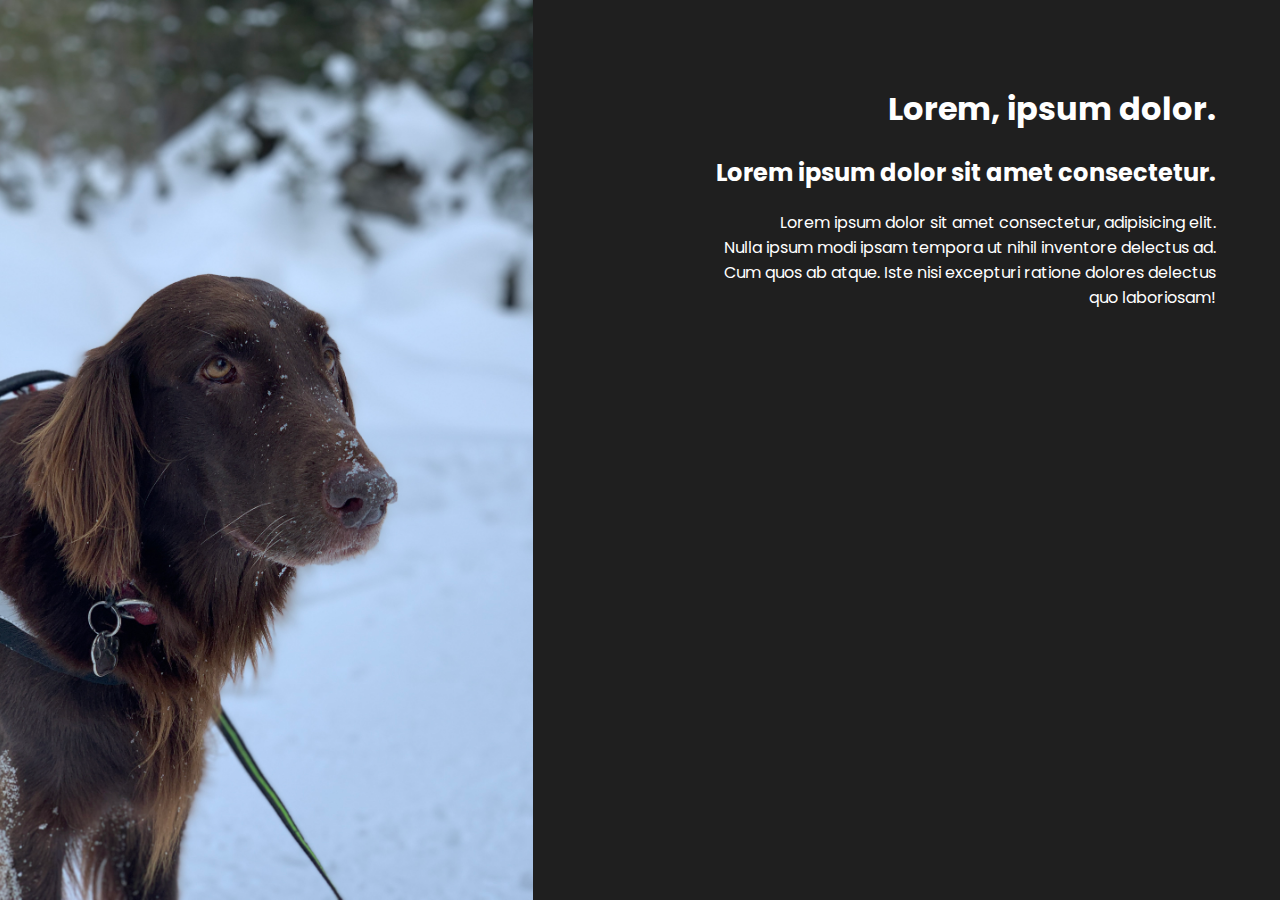
==== inc/img/img1.html @ 651a9d45 "Add img1.html" ====
<!DOCTYPE html>
<html lang="en">
<head>
    <meta charset="UTF-8">
    <meta name="viewport" content="width=device-width, initial-scale=1.0">
    <link rel="stylesheet" href="../css/main.css">
    <link rel="stylesheet" media="screen and (max-width: 999px)" href="../css/responsive/imageResponsive.css">
    <title>Image1</title>
</head>
<body>
    <div class="container-imagepage">
        <div class="MainImage"></div>
        <div class="Text">
            <h1>Lorem, ipsum dolor.</h1>
            <h2>Lorem ipsum dolor sit amet consectetur.</h2>
            <p>Lorem ipsum dolor sit amet consectetur, adipisicing elit.<br> Nulla ipsum modi ipsam tempora ut nihil inventore delectus ad.<br> Cum quos ab atque. Iste nisi excepturi ratione dolores delectus quo laboriosam!</p>
        </div>
    </div>
</body>
</html>
---- inc/css/main.css ----
@import url("https://fonts.googleapis.com/css2?family=Poppins&display=swap");
body {
  margin: 0;
  padding: 0;
  background: #1f1f1f;
}

.container-main {
  display: -webkit-box;
  display: -ms-flexbox;
  display: flex;
  -webkit-box-pack: center;
      -ms-flex-pack: center;
          justify-content: center;
  -webkit-box-align: center;
      -ms-flex-align: center;
          align-items: center;
  height: 100vh;
}

.container-main .child {
  width: 300px;
  height: 300px;
  -webkit-transition: 500ms ease-in-out;
  transition: 500ms ease-in-out;
  -webkit-transition-property: width height border-radius box-shadow background-size;
  transition-property: width height border-radius box-shadow background-size;
  border-radius: 0%;
  opacity: 60%;
}

.container-main .child:hover {
  width: 500px;
  height: 100vh;
  opacity: 100%;
  cursor: pointer;
}

.container-main .one {
  background: url("../img/img/img1.jpg");
  background-size: cover;
  background-position: center;
}

.container-main .two {
  background: url("../img/img/img2.jpg");
  background-size: cover;
  background-position: center;
}

.container-main .three {
  background: url("../img/img/img3.jpg");
  background-size: cover;
  background-position: center;
}

.container-main .four {
  background: url("../img/img/img4.jpg");
  background-size: cover;
  background-position: center;
}

.container-main .five {
  background: url("../img/img/img5.jpg");
  background-size: cover;
  background-position: center;
}

.container-main .six {
  background: url("../img/img/img6.jpg");
  background-size: cover;
  background-position: center;
}

.container-main a {
  text-decoration: none;
  overflow: hidden;
}

.container-imagepage {
  display: -webkit-box;
  display: -ms-flexbox;
  display: flex;
  -webkit-box-pack: right;
      -ms-flex-pack: right;
          justify-content: right;
  height: 100vh;
}

.container-imagepage .MainImage {
  background: url("../img/img/img1.jpg") no-repeat;
  background-size: cover;
  background-position: center;
  width: 50%;
  margin: 0 100px 0 0;
}

.container-imagepage .Text {
  color: white;
  font-family: 'Poppins';
  text-align: right;
  margin: 5%;
}
/*# sourceMappingURL=main.css.map */
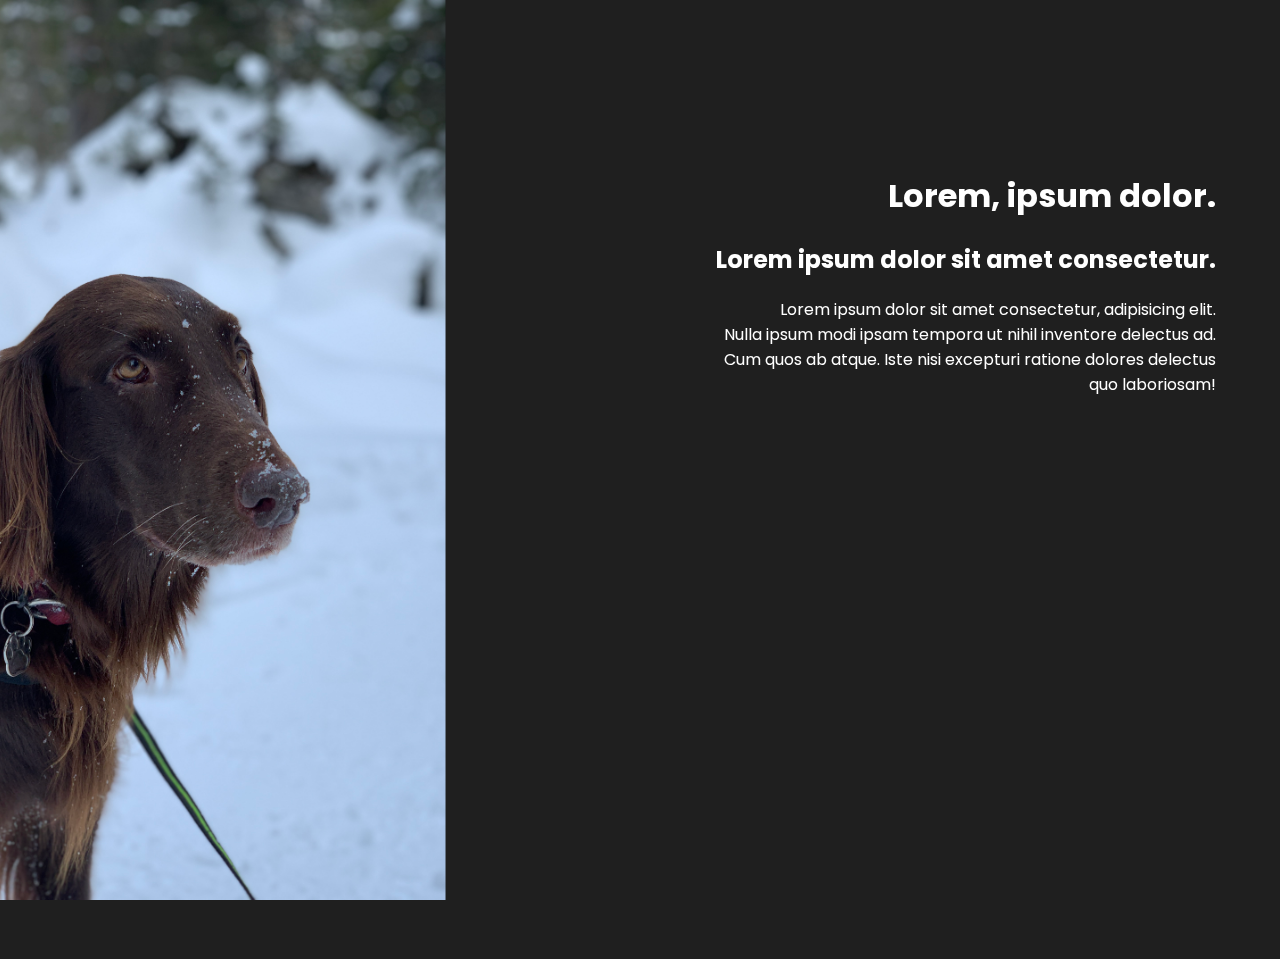
==== commit 2264aa01: "🪄 More animations added" ====
--- a/inc/img/img1.html
+++ b/inc/img/img1.html
@@ -5,9 +5,10 @@
     <meta name="viewport" content="width=device-width, initial-scale=1.0">
     <link rel="stylesheet" href="../css/main.css">
     <link rel="stylesheet" media="screen and (max-width: 999px)" href="../css/responsive/imageResponsive.css">
+    <script src="https://cdnjs.cloudflare.com/ajax/libs/gsap/3.5.1/gsap.min.js"></script>
     <title>Image1</title>
 </head>
-<body>
+<body onload="animation()">
     <div class="container-imagepage">
         <div class="MainImage"></div>
         <div class="Text">
@@ -16,5 +17,17 @@
             <p>Lorem ipsum dolor sit amet consectetur, adipisicing elit.<br> Nulla ipsum modi ipsam tempora ut nihil inventore delectus ad.<br> Cum quos ab atque. Iste nisi excepturi ratione dolores delectus quo laboriosam!</p>
         </div>
     </div>
+
+<script>
+function animation(){
+    gsap.to(".MainImage", {
+        duration: 1, x:0
+    });
+    gsap.to(".Text", {
+        duration: 1,
+        y:0
+    });
+}
+</script>
 </body>
 </html>--- a/inc/css/main.css
+++ b/inc/css/main.css
@@ -3,6 +3,7 @@
   margin: 0;
   padding: 0;
   background: #1f1f1f;
+  overflow: hidden;
 }
 
 .container-main {
@@ -19,8 +20,10 @@
 }
 
 .container-main .child {
+  position: relative;
+  top: 1000px;
   width: 300px;
-  height: 300px;
+  height: 100vh;
   -webkit-transition: 500ms ease-in-out;
   transition: 500ms ease-in-out;
   -webkit-transition-property: width height border-radius box-shadow background-size;
@@ -88,6 +91,9 @@
 }
 
 .container-imagepage .MainImage {
+  position: relative;
+  -webkit-transform: translateX(-1200px);
+          transform: translateX(-1200px);
   background: url("../img/img/img1.jpg") no-repeat;
   background-size: cover;
   background-position: center;
@@ -96,6 +102,9 @@
 }
 
 .container-imagepage .Text {
+  position: relative;
+  -webkit-transform: translateY(1200px);
+          transform: translateY(1200px);
   color: white;
   font-family: 'Poppins';
   text-align: right;
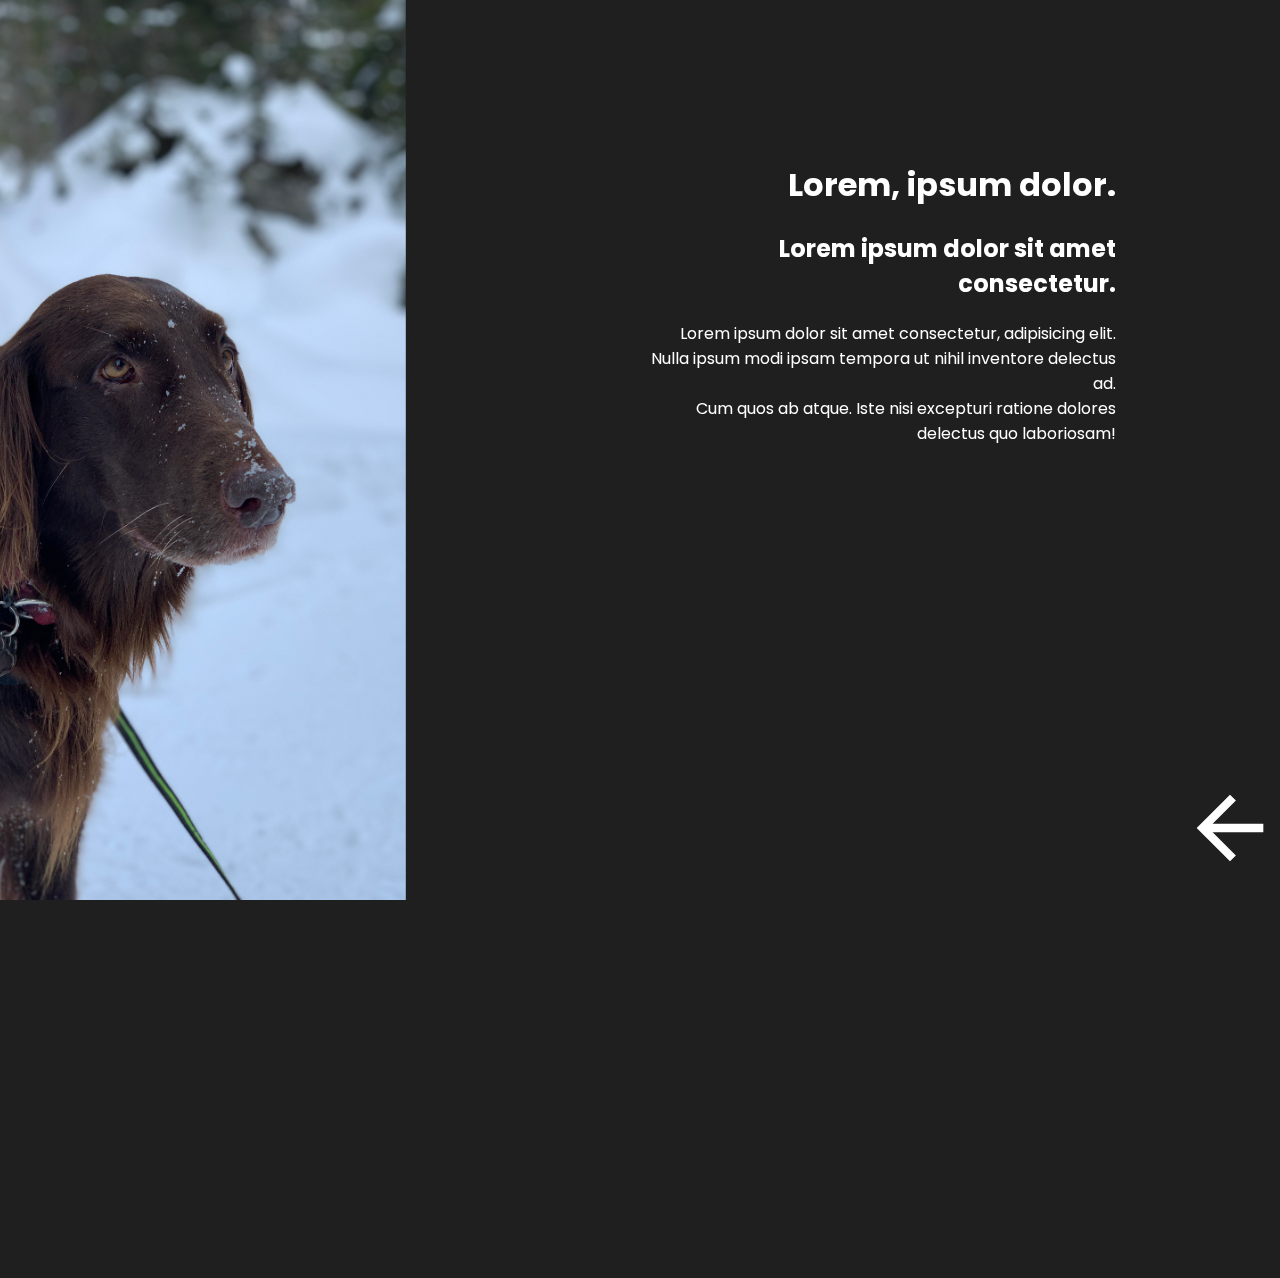
==== commit 2342fce7: "Added back arrow and more animations" ====
--- a/inc/img/img1.html
+++ b/inc/img/img1.html
@@ -16,6 +16,7 @@
             <h2>Lorem ipsum dolor sit amet consectetur.</h2>
             <p>Lorem ipsum dolor sit amet consectetur, adipisicing elit.<br> Nulla ipsum modi ipsam tempora ut nihil inventore delectus ad.<br> Cum quos ab atque. Iste nisi excepturi ratione dolores delectus quo laboriosam!</p>
         </div>
+        <img src="./img/arrow_back-white.svg" class="BackBtn" onclick="PageTransition()">
     </div>
 
 <script>
@@ -28,6 +29,26 @@
         y:0
     });
 }
+
+function PageTransition(){
+    gsap.to(".MainImage", {
+        duration: 2.3,
+        x:-1400
+    });
+    gsap.to(".Text", {
+        duration: 2.3,
+        y:-1400
+    });
+    gsap.to(".BackBtn", {
+        duration: 1,
+        y:200
+    });
+    
+    setTimeout(PageOpen, 700)
+    function PageOpen(){
+        window.open('../../index.html', '_self');
+    }
+}
 </script>
 </body>
 </html>--- a/inc/css/main.css
+++ b/inc/css/main.css
@@ -110,4 +110,14 @@
   text-align: right;
   margin: 5%;
 }
+
+.container-imagepage .BackBtn {
+  position: relative;
+  width: 100px;
+  top: 42vh;
+}
+
+.container-imagepage .BackBtn:hover {
+  cursor: pointer;
+}
 /*# sourceMappingURL=main.css.map */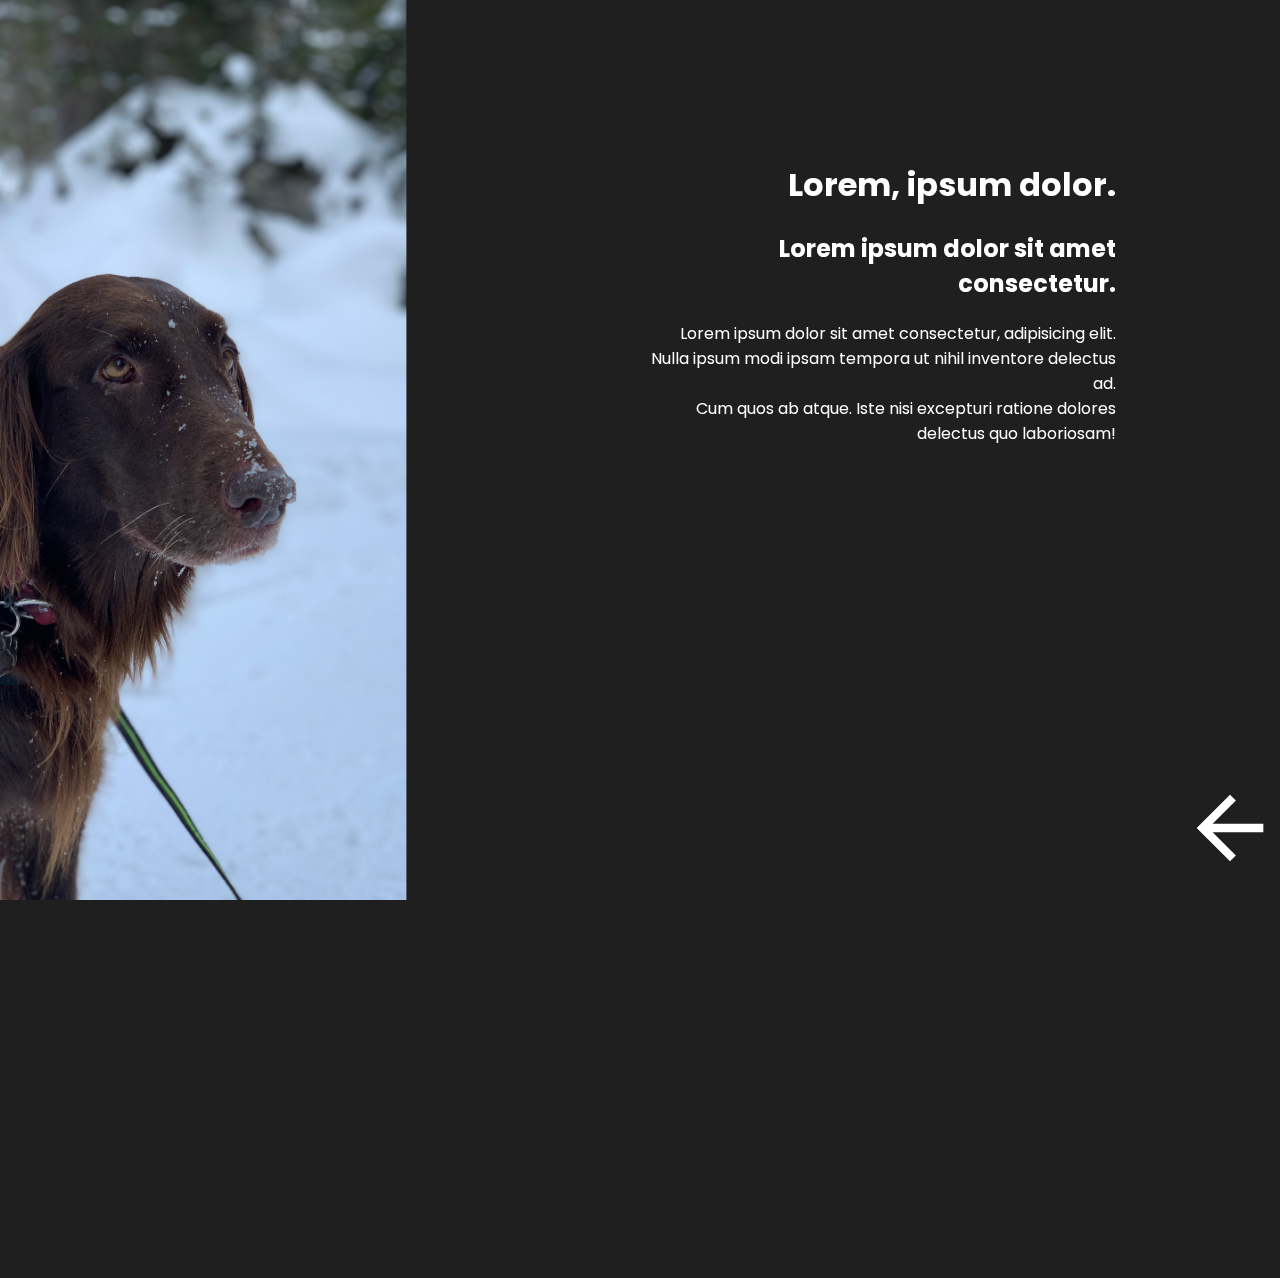
==== commit dd51e8f9: "Update img1.html" ====
--- a/inc/img/img1.html
+++ b/inc/img/img1.html
@@ -40,8 +40,8 @@
         y:-1400
     });
     gsap.to(".BackBtn", {
-        duration: 1,
-        y:200
+        duration: 1.5,
+        x:-2000
     });
     
     setTimeout(PageOpen, 700)
@@ -49,6 +49,13 @@
         window.open('../../index.html', '_self');
     }
 }
+
+document.onkeydown = function(evt) {
+    evt = evt || window.event;
+    if (evt.keyCode == 27) {
+        PageTransition()
+    }
+};
 </script>
 </body>
 </html>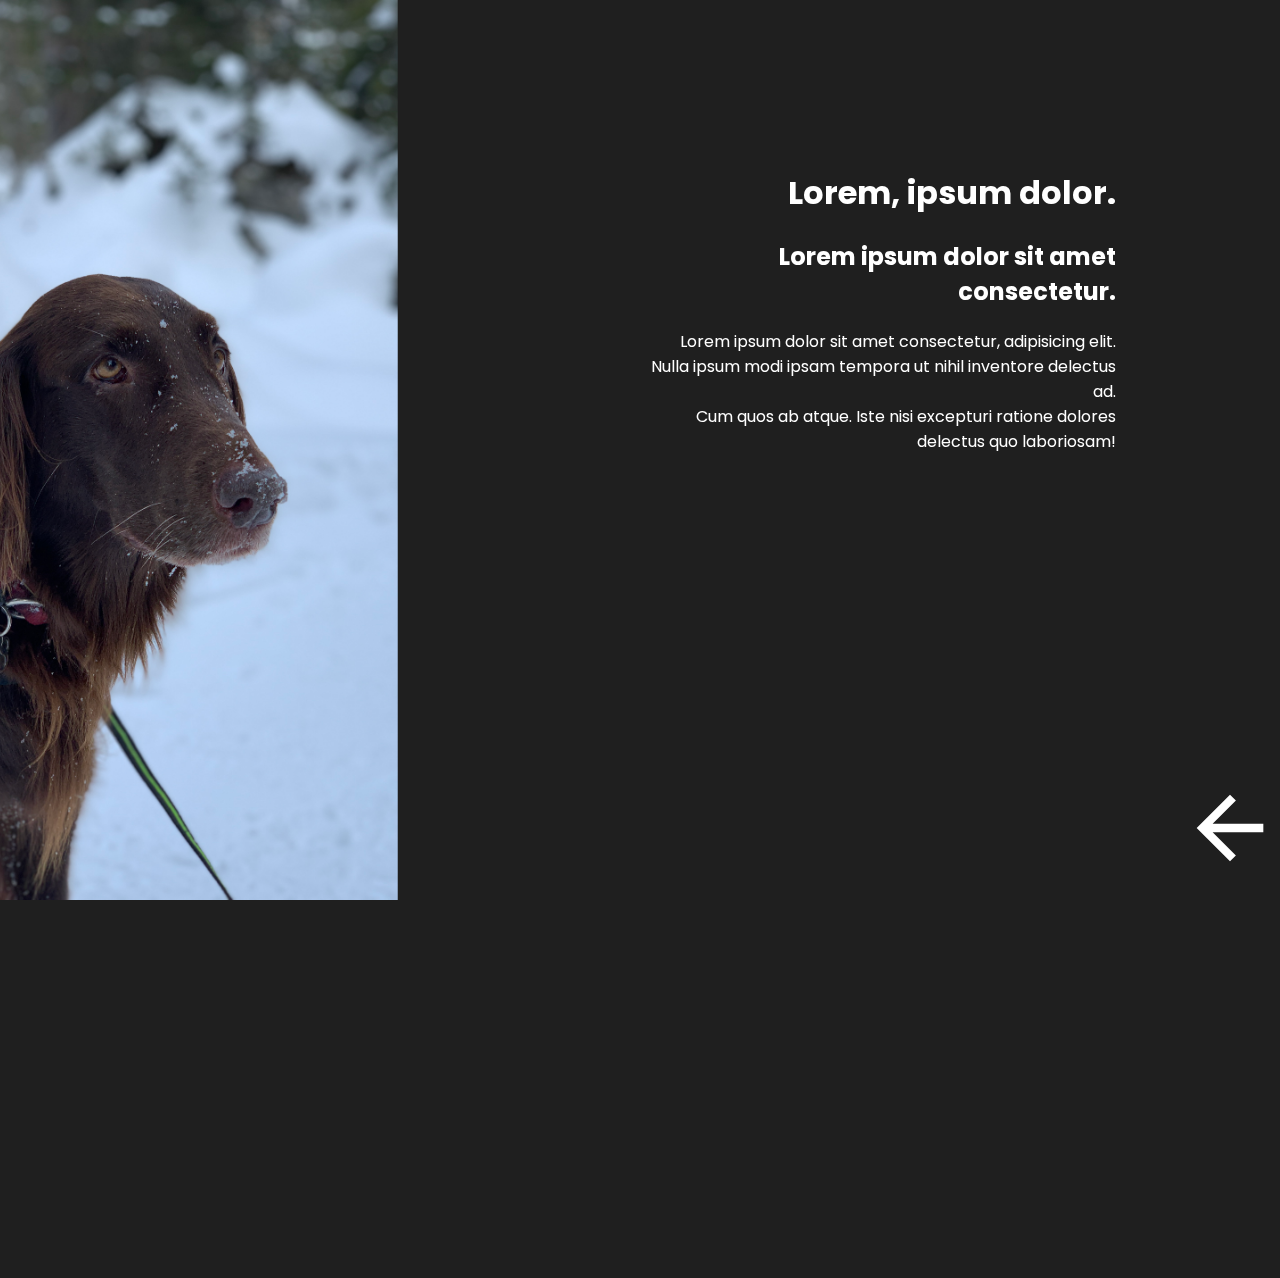
==== commit ec1befe0: "Update img1.html" ====
--- a/inc/img/img1.html
+++ b/inc/img/img1.html
@@ -10,7 +10,7 @@
 </head>
 <body onload="animation()">
     <div class="container-imagepage">
-        <div class="MainImage"></div>
+        <div class="MainImage1"></div>
         <div class="Text">
             <h1>Lorem, ipsum dolor.</h1>
             <h2>Lorem ipsum dolor sit amet consectetur.</h2>
@@ -21,7 +21,7 @@
 
 <script>
 function animation(){
-    gsap.to(".MainImage", {
+    gsap.to(".MainImage1", {
         duration: 1, x:0
     });
     gsap.to(".Text", {
@@ -31,7 +31,7 @@
 }
 
 function PageTransition(){
-    gsap.to(".MainImage", {
+    gsap.to(".MainImage1", {
         duration: 2.3,
         x:-1400
     });
--- a/inc/css/main.css
+++ b/inc/css/main.css
@@ -80,6 +80,7 @@
   overflow: hidden;
 }
 
+/* Image HTMLs */
 .container-imagepage {
   display: -webkit-box;
   display: -ms-flexbox;
@@ -90,11 +91,66 @@
   height: 100vh;
 }
 
-.container-imagepage .MainImage {
+.container-imagepage .MainImage1 {
   position: relative;
   -webkit-transform: translateX(-1200px);
           transform: translateX(-1200px);
   background: url("../img/img/img1.jpg") no-repeat;
+  background-size: cover;
+  background-position: center;
+  width: 50%;
+  margin: 0 100px 0 0;
+}
+
+.container-imagepage .MainImage2 {
+  position: relative;
+  -webkit-transform: translateX(-1200px);
+          transform: translateX(-1200px);
+  background: url("../img/img/img2.jpg") no-repeat;
+  background-size: cover;
+  background-position: center;
+  width: 50%;
+  margin: 0 100px 0 0;
+}
+
+.container-imagepage .MainImage3 {
+  position: relative;
+  -webkit-transform: translateX(-1200px);
+          transform: translateX(-1200px);
+  background: url("../img/img/img3.jpg") no-repeat;
+  background-size: cover;
+  background-position: center;
+  width: 50%;
+  margin: 0 100px 0 0;
+}
+
+.container-imagepage .MainImage4 {
+  position: relative;
+  -webkit-transform: translateX(-1200px);
+          transform: translateX(-1200px);
+  background: url("../img/img/img4.jpg") no-repeat;
+  background-size: cover;
+  background-position: center;
+  width: 50%;
+  margin: 0 100px 0 0;
+}
+
+.container-imagepage .MainImage5 {
+  position: relative;
+  -webkit-transform: translateX(-1200px);
+          transform: translateX(-1200px);
+  background: url("../img/img/img5.jpg") no-repeat;
+  background-size: cover;
+  background-position: center;
+  width: 50%;
+  margin: 0 100px 0 0;
+}
+
+.container-imagepage .MainImage6 {
+  position: relative;
+  -webkit-transform: translateX(-1200px);
+          transform: translateX(-1200px);
+  background: url("../img/img/img6.jpg") no-repeat;
   background-size: cover;
   background-position: center;
   width: 50%;
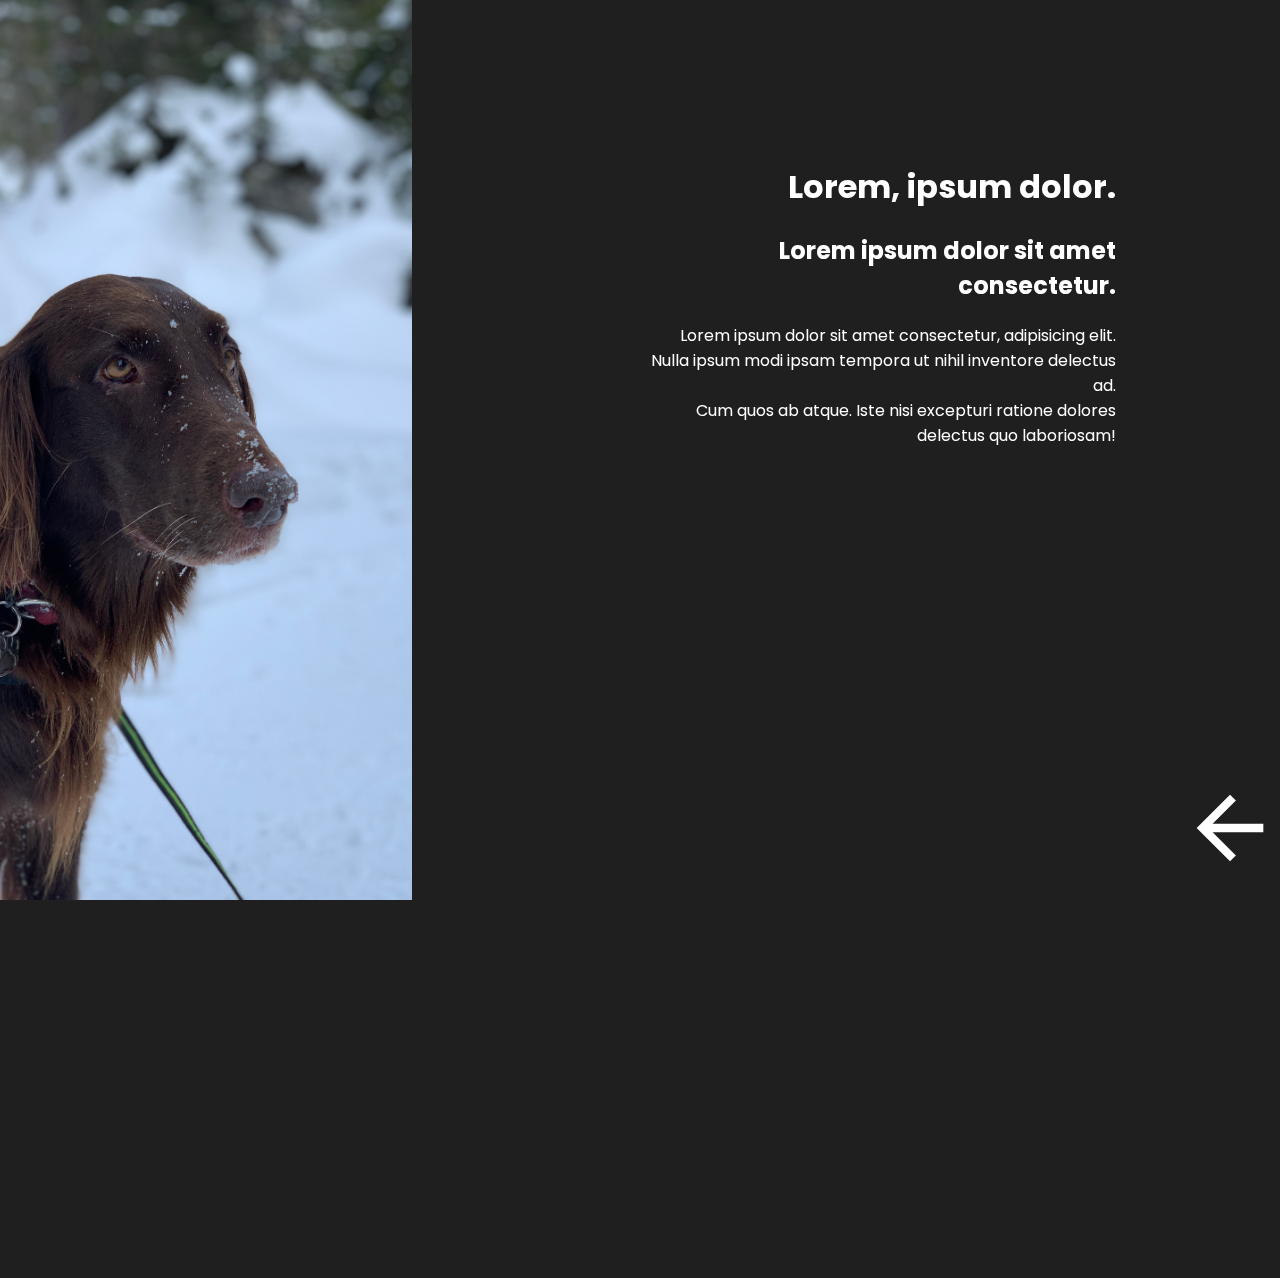
==== commit e2f45e84: "Fix GSAP animation" ====
--- a/inc/img/img1.html
+++ b/inc/img/img1.html
@@ -41,7 +41,7 @@
     });
     gsap.to(".BackBtn", {
         duration: 1.5,
-        x:-2000
+        x:-2200
     });
     
     setTimeout(PageOpen, 700)
--- a/inc/css/main.css
+++ b/inc/css/main.css
@@ -100,6 +100,8 @@
   background-position: center;
   width: 50%;
   margin: 0 100px 0 0;
+  -webkit-transition: all 500ms ease-in-out;
+  transition: all 500ms ease-in-out;
 }
 
 .container-imagepage .MainImage2 {
@@ -111,6 +113,8 @@
   background-position: center;
   width: 50%;
   margin: 0 100px 0 0;
+  -webkit-transition: all 500ms ease-in-out;
+  transition: all 500ms ease-in-out;
 }
 
 .container-imagepage .MainImage3 {
@@ -122,6 +126,8 @@
   background-position: center;
   width: 50%;
   margin: 0 100px 0 0;
+  -webkit-transition: all 500ms ease-in-out;
+  transition: all 500ms ease-in-out;
 }
 
 .container-imagepage .MainImage4 {
@@ -133,6 +139,8 @@
   background-position: center;
   width: 50%;
   margin: 0 100px 0 0;
+  -webkit-transition: all 500ms ease-in-out;
+  transition: all 500ms ease-in-out;
 }
 
 .container-imagepage .MainImage5 {
@@ -144,6 +152,8 @@
   background-position: center;
   width: 50%;
   margin: 0 100px 0 0;
+  -webkit-transition: all 500ms ease-in-out;
+  transition: all 500ms ease-in-out;
 }
 
 .container-imagepage .MainImage6 {
@@ -155,6 +165,13 @@
   background-position: center;
   width: 50%;
   margin: 0 100px 0 0;
+  -webkit-transition: all 500ms ease-in-out;
+  transition: all 500ms ease-in-out;
+}
+
+.container-imagepage .MainImage1:hover, .container-imagepage .MainImage2:hover, .container-imagepage .MainImage3:hover, .container-imagepage .MainImage4:hover, .container-imagepage .MainImage5:hover, .container-imagepage .MainImage6:hover {
+  width: 51%;
+  margin: 0 95px 0 0;
 }
 
 .container-imagepage .Text {
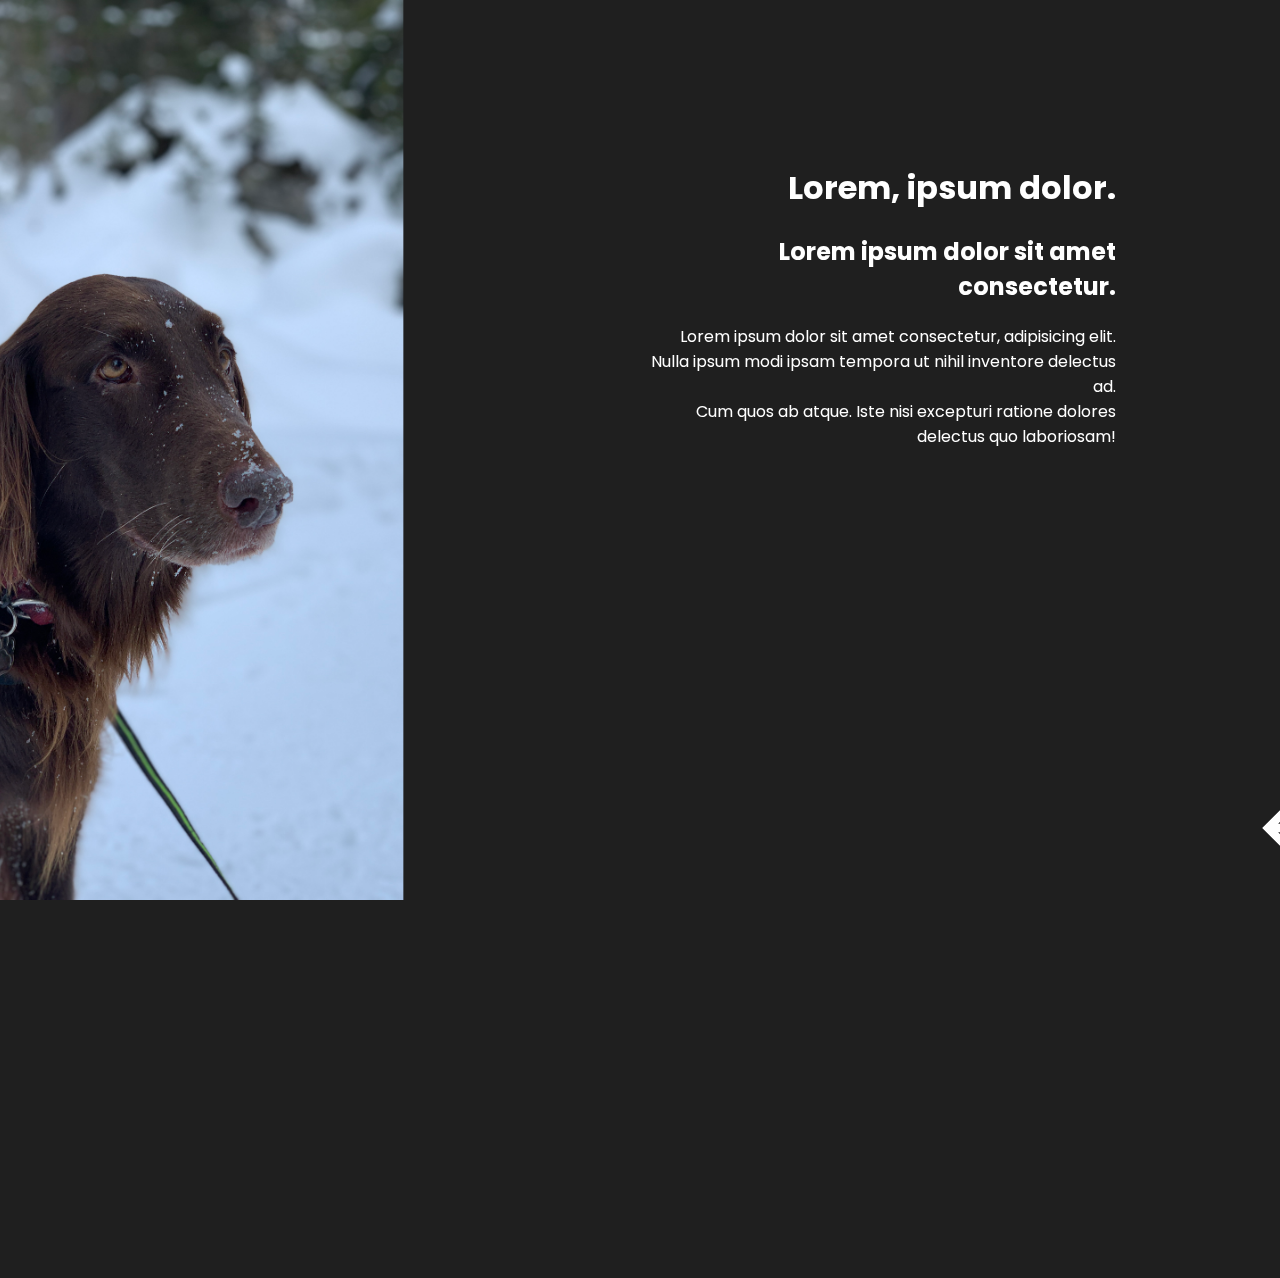
==== commit d6d996da: "Update img.html" ====
--- a/inc/img/img1.html
+++ b/inc/img/img1.html
@@ -28,6 +28,10 @@
         duration: 1,
         y:0
     });
+    gsap.from(".BackBtn", {
+        duration: 1,
+        x:1000
+    });
 }
 
 function PageTransition(){
@@ -40,8 +44,8 @@
         y:-1400
     });
     gsap.to(".BackBtn", {
-        duration: 1.5,
-        x:-2200
+        duration: 2,
+        y:1000
     });
     
     setTimeout(PageOpen, 700)
--- a/inc/css/main.css
+++ b/inc/css/main.css
@@ -100,8 +100,6 @@
   background-position: center;
   width: 50%;
   margin: 0 100px 0 0;
-  -webkit-transition: all 500ms ease-in-out;
-  transition: all 500ms ease-in-out;
 }
 
 .container-imagepage .MainImage2 {
@@ -113,8 +111,6 @@
   background-position: center;
   width: 50%;
   margin: 0 100px 0 0;
-  -webkit-transition: all 500ms ease-in-out;
-  transition: all 500ms ease-in-out;
 }
 
 .container-imagepage .MainImage3 {
@@ -126,8 +122,6 @@
   background-position: center;
   width: 50%;
   margin: 0 100px 0 0;
-  -webkit-transition: all 500ms ease-in-out;
-  transition: all 500ms ease-in-out;
 }
 
 .container-imagepage .MainImage4 {
@@ -139,8 +133,6 @@
   background-position: center;
   width: 50%;
   margin: 0 100px 0 0;
-  -webkit-transition: all 500ms ease-in-out;
-  transition: all 500ms ease-in-out;
 }
 
 .container-imagepage .MainImage5 {
@@ -152,8 +144,6 @@
   background-position: center;
   width: 50%;
   margin: 0 100px 0 0;
-  -webkit-transition: all 500ms ease-in-out;
-  transition: all 500ms ease-in-out;
 }
 
 .container-imagepage .MainImage6 {
@@ -165,13 +155,6 @@
   background-position: center;
   width: 50%;
   margin: 0 100px 0 0;
-  -webkit-transition: all 500ms ease-in-out;
-  transition: all 500ms ease-in-out;
-}
-
-.container-imagepage .MainImage1:hover, .container-imagepage .MainImage2:hover, .container-imagepage .MainImage3:hover, .container-imagepage .MainImage4:hover, .container-imagepage .MainImage5:hover, .container-imagepage .MainImage6:hover {
-  width: 51%;
-  margin: 0 95px 0 0;
 }
 
 .container-imagepage .Text {
